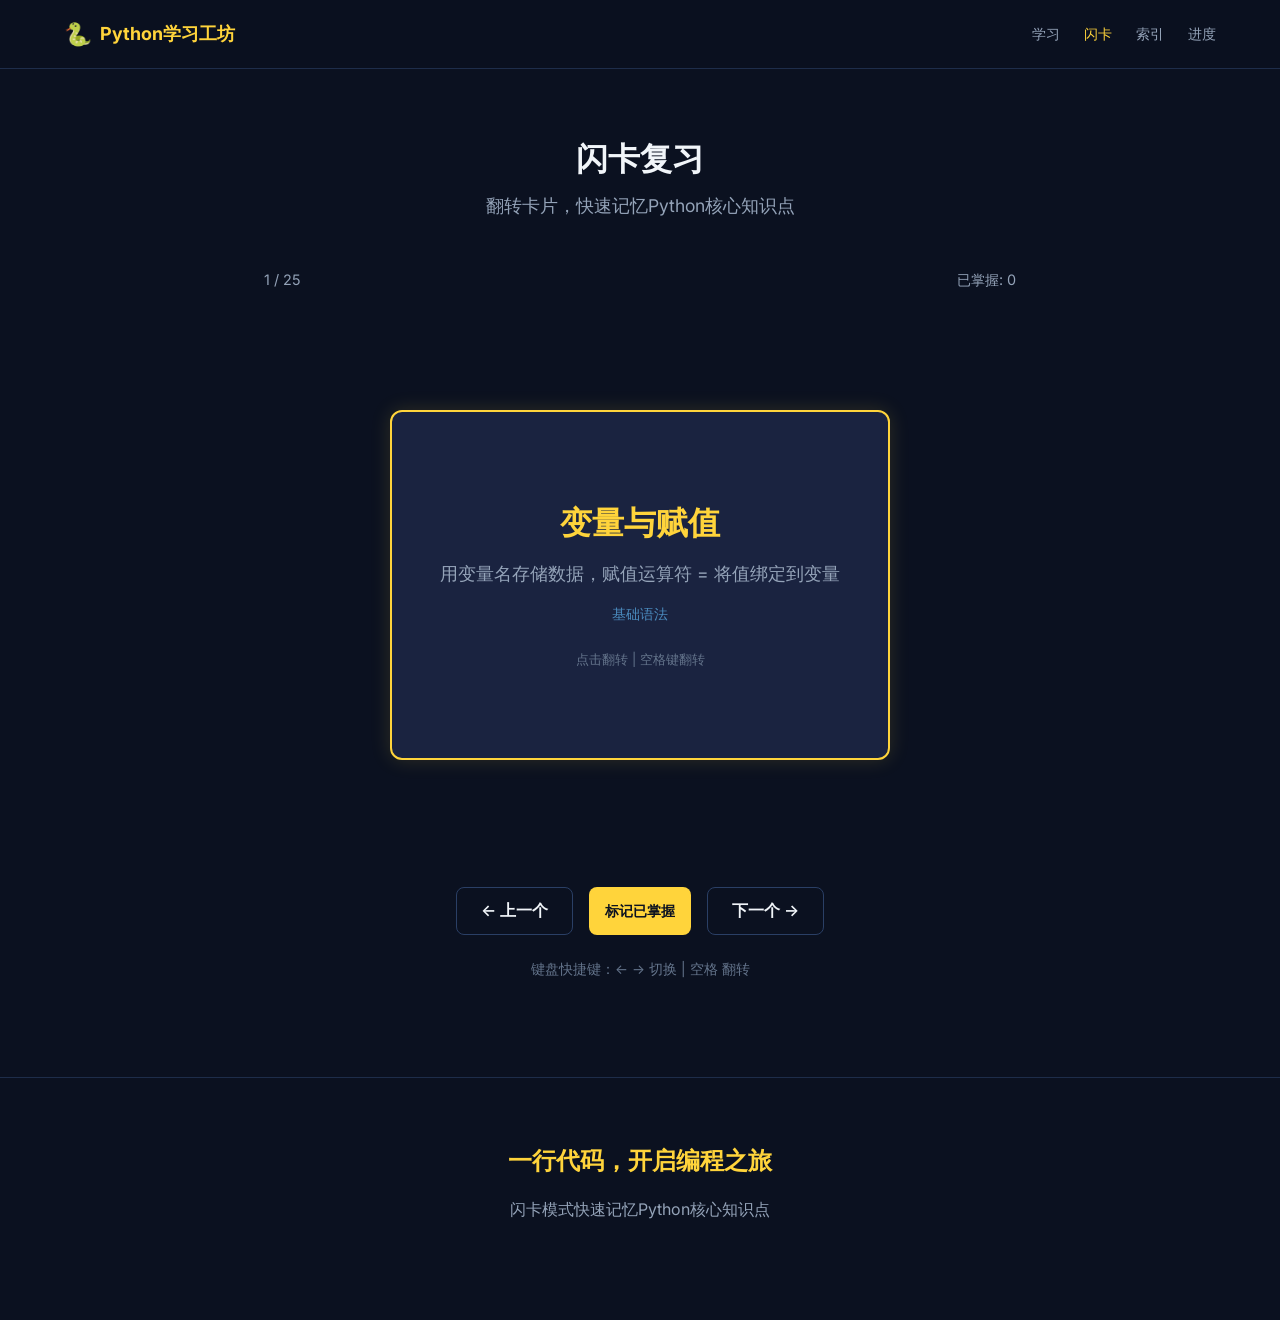
==== flashcard.html @ fc3f4eb8 "Initial commit: Python入门学习工坊" ====
<!DOCTYPE html>
<html lang="zh-CN">
<head>
  <meta charset="UTF-8">
  <meta name="viewport" content="width=device-width, initial-scale=1.0">
  <title>闪卡复习 - Python入门学习工坊</title>
  <meta name="description" content="用闪卡快速记忆Python核心知识点，支持键盘快捷键翻转与切换。">
  <meta name="keywords" content="Python,闪卡,记忆,复习,知识点">
  <meta name="robots" content="index, follow">
  <link rel="icon" href="data:image/svg+xml,<svg xmlns='http://www.w3.org/2000/svg' viewBox='0 0 100 100'><text y='.9em' font-size='90'>🐍</text></svg>">
  <link rel="manifest" href="/manifest.json">
  <meta name="theme-color" content="#0B1120">
  <link rel="preconnect" href="https://fonts.googleapis.com">
  <link rel="preconnect" href="https://fonts.gstatic.com" crossorigin>
  <link href="https://fonts.googleapis.com/css2?family=Inter:wght@300;400;500;600;700&display=swap" rel="stylesheet">
  <link rel="stylesheet" href="css/minimal.css">
</head>
<body>
  <nav class="nav" role="navigation" aria-label="主导航">
    <div class="nav-container">
      <a href="/" class="nav-brand"><span class="brand-icon">🐍</span>Python学习工坊</a>
      <ul class="nav-links">
        <li><a href="/learn.html" class="nav-link">学习</a></li>
        <li><a href="/flashcard.html" class="nav-link active">闪卡</a></li>
        <li><a href="/roots.html" class="nav-link">索引</a></li>
        <li><a href="/progress.html" class="nav-link">进度</a></li>
      </ul>
    </div>
  </nav>

  <main class="container" role="main">
    <div class="page-header">
      <h1 class="page-title">闪卡复习</h1>
      <p class="page-subtitle">翻转卡片，快速记忆Python核心知识点</p>
    </div>

    <div style="display: flex; justify-content: space-between; margin-bottom: var(--space-lg);">
      <span class="learn-progress-text" id="cardProgress">1 / 25</span>
      <span class="learn-progress-text" id="masteredCount">已掌握: 0</span>
    </div>

    <div class="flashcard-container">
      <div class="flashcard" id="flashcard" onclick="flipCard()">
        <div class="flashcard-inner">
          <div class="flashcard-front">
            <div class="flashcard-root" id="frontRoot">-</div>
            <div class="flashcard-meaning" id="frontMeaning">-</div>
            <div class="flashcard-origin" id="frontOrigin">-</div>
            <div class="flashcard-hint">点击翻转 | 空格键翻转</div>
          </div>
          <div class="flashcard-back">
            <div class="flashcard-root" id="backRoot">-</div>
            <div class="flashcard-description" id="backDescription">-</div>
            <div class="flashcard-examples" id="backExamples"></div>
          </div>
        </div>
      </div>
    </div>

    <div class="btn-group" style="margin-top: var(--space-xl);">
      <button class="btn btn-secondary" onclick="prevCard()">← 上一个</button>
      <button class="btn btn-primary btn-sm" id="masterBtn" onclick="toggleMastered()">标记已掌握</button>
      <button class="btn btn-secondary" onclick="nextCard()">下一个 →</button>
    </div>

    <div style="text-align:center; margin-top: var(--space-lg); color: var(--color-text-tertiary); font-size: 0.85rem;">
      键盘快捷键：← → 切换 | 空格 翻转
    </div>
  </main>

  <footer class="footer" role="contentinfo">
    <div class="footer-tagline">一行代码，开启编程之旅</div>
    <p class="footer-description">闪卡模式快速记忆Python核心知识点</p>
  </footer>

  <script src="js/wordData.js"></script>
  <script src="js/storage.js"></script>
  <script>
    (function() {
      let currentIndex = 0;
      let isFlipped = false;

      function normalizeIndex(index, length) {
        return ((index % length) + length) % length;
      }

      function loadCard(index) {
        const safeIndex = normalizeIndex(index, WordRoots.length);
        const root = WordRoots[safeIndex];
        currentIndex = safeIndex;

        // Reset flip
        if (isFlipped) {
          document.getElementById('flashcard').classList.remove('flipped');
          isFlipped = false;
        }

        // Front
        document.getElementById('frontRoot').textContent = root.root;
        document.getElementById('frontMeaning').textContent = root.meaning;
        document.getElementById('frontOrigin').textContent = root.origin;

        // Back
        document.getElementById('backRoot').textContent = root.root;
        document.getElementById('backDescription').textContent = root.description;

        // Back examples
        const exContainer = document.getElementById('backExamples');
        exContainer.innerHTML = '';
        root.examples.forEach(ex => {
          const item = document.createElement('div');
          item.className = 'flashcard-example-item';

          const wordEl = document.createElement('div');
          wordEl.className = 'example-word';
          wordEl.textContent = ex.word;

          const explanationEl = document.createElement('div');
          explanationEl.className = 'example-explanation';
          explanationEl.textContent = ex.explanation;

          item.appendChild(wordEl);
          item.appendChild(explanationEl);
          exContainer.appendChild(item);
        });

        // Progress
        const progress = StorageManager.getProgress();
        const total = WordRoots.length;
        document.getElementById('cardProgress').textContent = `${safeIndex + 1} / ${total}`;
        document.getElementById('masteredCount').textContent = `已掌握: ${progress.masteredRoots.length}`;

        // Mastered state
        const isMastered = progress.masteredRoots.includes(root.id);
        document.getElementById('masterBtn').textContent = isMastered ? '取消掌握' : '标记已掌握';
      }

      window.flipCard = function() {
        const card = document.getElementById('flashcard');
        card.classList.toggle('flipped');
        isFlipped = !isFlipped;
      };

      window.prevCard = function() { loadCard(currentIndex - 1); };
      window.nextCard = function() { loadCard(currentIndex + 1); };

      window.toggleMastered = function() {
        const root = WordRoots[currentIndex];
        const progress = StorageManager.getProgress();
        if (progress.masteredRoots.includes(root.id)) {
          StorageManager.unmarkRootAsMastered(root.id);
        } else {
          StorageManager.markRootAsMastered(root.id);
        }
        loadCard(currentIndex);
      };

      document.addEventListener('keydown', (e) => {
        if (e.key === 'ArrowLeft') prevCard();
        if (e.key === 'ArrowRight') nextCard();
        if (e.key === ' ') { e.preventDefault(); flipCard(); }
      });

      // Init
      const saved = StorageManager.getProgress();
      loadCard(saved.currentRootIndex || 0);
    })();
  </script>

  <script>
    if ('serviceWorker' in navigator) {
      window.addEventListener('load', () => {
        navigator.serviceWorker.register('/sw.js').catch(() => {});
      });
    }
  </script>
</body>
</html>
---- css/minimal.css ----
/* Python入门学习工坊 - 暗色模式设计系统 */

:root {
  /* 主色 - Python蓝 + 金黄双色调 */
  --color-accent: #FFD43B;
  --color-accent-dark: #F0C820;
  --color-accent-blue: #306998;
  --color-accent-blue-light: #4B8BBE;

  /* 状态色 */
  --color-success: #10B981;
  --color-error: #EF4444;
  --color-warning: #F59E0B;

  /* 文字 - 暗色模式 */
  --color-text: #F1F5F9;
  --color-text-secondary: #94A3B8;
  --color-text-tertiary: #64748B;

  /* 背景 - 深色系 */
  --color-bg: #0B1120;
  --color-bg-secondary: #131C31;
  --color-bg-card: #1A2340;
  --color-bg-hover: #243154;

  /* 边框 */
  --color-border: #1E2D4A;
  --color-border-light: #2A3F65;

  /* 字体 */
  --font-family: 'Inter', -apple-system, BlinkMacSystemFont, 'Segoe UI', sans-serif;
  --font-code: 'Courier New', 'Consolas', monospace;

  /* 间距 */
  --space-xs: 4px;
  --space-sm: 8px;
  --space-md: 16px;
  --space-lg: 24px;
  --space-xl: 32px;
  --space-2xl: 48px;
  --space-3xl: 64px;
  --space-4xl: 96px;

  /* 阴影 */
  --shadow-sm: 0 1px 3px 0 rgba(0, 0, 0, 0.3);
  --shadow-md: 0 4px 12px 0 rgba(0, 0, 0, 0.4);
  --shadow-lg: 0 8px 24px 0 rgba(0, 0, 0, 0.5);
  --shadow-glow: 0 0 20px rgba(255, 212, 59, 0.15);

  /* 圆角 */
  --radius: 8px;
  --radius-lg: 12px;

  /* 过渡 */
  --transition: 200ms cubic-bezier(0.4, 0, 0.2, 1);
}

/* ===== Reset ===== */
*, *::before, *::after {
  box-sizing: border-box;
  margin: 0;
  padding: 0;
}

html {
  scroll-behavior: smooth;
  -webkit-font-smoothing: antialiased;
}

body {
  font-family: var(--font-family);
  font-size: 1rem;
  line-height: 1.6;
  color: var(--color-text);
  background-color: var(--color-bg);
  min-height: 100vh;
}

a {
  color: var(--color-accent);
  text-decoration: none;
  transition: color var(--transition);
}

a:hover {
  color: var(--color-accent-dark);
}

img {
  max-width: 100%;
  display: block;
}

/* ===== 容器 ===== */
.container {
  max-width: 800px;
  margin: 0 auto;
  padding: 0 var(--space-lg);
}

.container-wide {
  max-width: 1200px;
  margin: 0 auto;
  padding: 0 var(--space-lg);
}

/* ===== 导航栏 ===== */
.nav {
  border-bottom: 1px solid var(--color-border);
  padding: var(--space-md) 0;
  background: var(--color-bg);
  position: sticky;
  top: 0;
  z-index: 100;
  backdrop-filter: blur(12px);
  background: rgba(11, 17, 32, 0.85);
}

.nav-container {
  display: flex;
  justify-content: space-between;
  align-items: center;
  max-width: 1200px;
  margin: 0 auto;
  padding: 0 var(--space-lg);
}

.nav-brand {
  font-weight: 700;
  color: var(--color-accent);
  font-size: 1.125rem;
  text-decoration: none;
  transition: color var(--transition);
  display: flex;
  align-items: center;
  gap: var(--space-sm);
}

.nav-brand:hover {
  color: var(--color-accent-dark);
}

.nav-brand .brand-icon {
  font-size: 1.4rem;
}

.nav-links {
  display: flex;
  gap: var(--space-lg);
  list-style: none;
}

.nav-link {
  color: var(--color-text-secondary);
  font-weight: 500;
  font-size: 0.9rem;
  transition: color var(--transition);
  text-decoration: none;
}

.nav-link:hover,
.nav-link.active {
  color: var(--color-accent);
}

/* ===== Hero区 ===== */
.hero {
  min-height: 90vh;
  display: flex;
  align-items: center;
  justify-content: center;
  padding: var(--space-4xl) 0;
  text-align: center;
  position: relative;
  overflow: hidden;
}

.hero::before {
  content: '';
  position: absolute;
  top: -50%;
  left: -50%;
  width: 200%;
  height: 200%;
  background: radial-gradient(ellipse at 30% 20%, rgba(48, 105, 152, 0.12) 0%, transparent 50%),
              radial-gradient(ellipse at 70% 80%, rgba(255, 212, 59, 0.08) 0%, transparent 50%);
  pointer-events: none;
}

.hero-title {
  font-size: 4rem;
  font-weight: 700;
  line-height: 1.1;
  letter-spacing: -0.02em;
  margin-bottom: var(--space-lg);
  position: relative;
}

.hero-title .highlight {
  color: var(--color-accent);
}

.hero-subtitle {
  font-size: 1.25rem;
  color: var(--color-text-secondary);
  margin-bottom: var(--space-2xl);
  max-width: 600px;
  margin-left: auto;
  margin-right: auto;
  position: relative;
}

.hero-demo {
  margin: var(--space-2xl) 0;
  padding: var(--space-lg);
  background: var(--color-bg-card);
  border: 1px solid var(--color-border);
  border-radius: var(--radius-lg);
  max-width: 500px;
  margin-left: auto;
  margin-right: auto;
  position: relative;
  min-height: 120px;
  display: flex;
  flex-direction: column;
  justify-content: center;
}

.hero-demo-label {
  font-size: 0.75rem;
  color: var(--color-text-tertiary);
  text-transform: uppercase;
  letter-spacing: 0.1em;
  margin-bottom: var(--space-sm);
}

.hero-demo-word {
  font-size: 1.5rem;
  font-weight: 700;
  color: var(--color-accent);
  font-family: var(--font-code);
  margin-bottom: var(--space-xs);
  transition: opacity 0.3s;
}

.hero-demo-meaning {
  font-size: 1rem;
  color: var(--color-text-secondary);
  transition: opacity 0.3s;
}

.hero-demo-origin {
  font-size: 0.8rem;
  color: var(--color-accent-blue-light);
  margin-top: var(--space-sm);
}

/* ===== 统计卡片 ===== */
.stat-grid {
  display: grid;
  grid-template-columns: repeat(3, 1fr);
  gap: var(--space-xl);
  margin: var(--space-4xl) 0;
  position: relative;
}

.stat-card {
  text-align: center;
  padding: var(--space-2xl);
  background: var(--color-bg-card);
  border: 1px solid var(--color-border);
  border-radius: var(--radius-lg);
  transition: var(--transition);
}

.stat-card:hover {
  border-color: var(--color-accent);
  box-shadow: var(--shadow-glow);
  transform: translateY(-2px);
}

.stat-value {
  font-size: 3rem;
  font-weight: 700;
  color: var(--color-accent);
}

.stat-label {
  font-size: 1rem;
  color: var(--color-text-secondary);
  margin-top: var(--space-sm);
}

/* ===== 按钮 ===== */
.btn {
  padding: 12px 24px;
  border-radius: var(--radius);
  font-weight: 600;
  font-size: 1rem;
  transition: var(--transition);
  cursor: pointer;
  border: none;
  font-family: var(--font-family);
  display: inline-flex;
  align-items: center;
  gap: var(--space-sm);
}

.btn-primary {
  background: var(--color-accent);
  color: #0B1120;
}

.btn-primary:hover {
  transform: translateY(-2px);
  box-shadow: 0 4px 20px rgba(255, 212, 59, 0.4);
  background: var(--color-accent-dark);
}

.btn-secondary {
  background: transparent;
  color: var(--color-text);
  border: 1px solid var(--color-border-light);
}

.btn-secondary:hover {
  border-color: var(--color-accent);
  color: var(--color-accent);
}

.btn-large {
  padding: 16px 32px;
  font-size: 1.125rem;
}

.btn-sm {
  padding: 8px 16px;
  font-size: 0.875rem;
}

.btn-group {
  display: flex;
  gap: var(--space-md);
  justify-content: center;
  flex-wrap: wrap;
}

/* ===== 卡片 ===== */
.card {
  background: var(--color-bg-card);
  border: 1px solid var(--color-border);
  border-radius: var(--radius-lg);
  padding: var(--space-lg);
  transition: var(--transition);
}

.card:hover {
  border-color: var(--color-accent);
  box-shadow: var(--shadow-glow);
}

/* ===== 知识点卡片 ===== */
.root-card {
  background: var(--color-bg-card);
  border: 1px solid var(--color-border);
  border-radius: var(--radius-lg);
  padding: var(--space-lg);
  transition: var(--transition);
  cursor: pointer;
}

.root-card:hover {
  border-color: var(--color-accent);
  box-shadow: var(--shadow-glow);
  transform: translateY(-2px);
}

.root-card.mastered {
  border-color: var(--color-success);
}

.root-name {
  font-size: 1.25rem;
  font-weight: 600;
  color: var(--color-text);
  margin-bottom: var(--space-xs);
}

.root-meaning {
  font-size: 0.9rem;
  color: var(--color-text-secondary);
  margin-bottom: var(--space-sm);
}

.root-origin {
  display: inline-block;
  background: rgba(48, 105, 152, 0.3);
  color: var(--color-accent-blue-light);
  padding: 4px 12px;
  border-radius: 4px;
  font-size: 0.8rem;
  font-weight: 500;
}

.mastered-badge {
  display: inline-block;
  background: var(--color-success);
  color: #FFFFFF;
  padding: 2px 8px;
  border-radius: 4px;
  font-size: 0.75rem;
  margin-left: var(--space-sm);
}

/* ===== 闪卡 ===== */
.flashcard-container {
  display: flex;
  justify-content: center;
  align-items: center;
  min-height: 60vh;
  padding: var(--space-2xl) 0;
}

.flashcard {
  width: 100%;
  max-width: 500px;
  height: 350px;
  perspective: 1000px;
  cursor: pointer;
}

.flashcard-inner {
  position: relative;
  width: 100%;
  height: 100%;
  transition: transform 0.6s cubic-bezier(0.4, 0, 0.2, 1);
  transform-style: preserve-3d;
}

.flashcard.flipped .flashcard-inner {
  transform: rotateY(180deg);
}

.flashcard-front,
.flashcard-back {
  position: absolute;
  width: 100%;
  height: 100%;
  backface-visibility: hidden;
  border-radius: var(--radius-lg);
  display: flex;
  flex-direction: column;
  align-items: center;
  justify-content: center;
  padding: var(--space-2xl);
}

.flashcard-front {
  background: var(--color-bg-card);
  border: 2px solid var(--color-accent);
  box-shadow: var(--shadow-glow);
}

.flashcard-back {
  background: var(--color-bg-card);
  border: 2px solid var(--color-accent-blue);
  transform: rotateY(180deg);
  overflow-y: auto;
}

.flashcard-root {
  font-size: 2rem;
  font-weight: 700;
  color: var(--color-accent);
  margin-bottom: var(--space-sm);
  font-family: var(--font-code);
}

.flashcard-meaning {
  font-size: 1.1rem;
  color: var(--color-text-secondary);
  text-align: center;
}

.flashcard-origin {
  font-size: 0.85rem;
  color: var(--color-accent-blue-light);
  margin-top: var(--space-md);
}

.flashcard-description {
  font-size: 0.95rem;
  color: var(--color-text);
  line-height: 1.7;
  text-align: left;
}

.flashcard-hint {
  font-size: 0.8rem;
  color: var(--color-text-tertiary);
  margin-top: var(--space-lg);
}

.flashcard-examples {
  margin-top: var(--space-md);
  text-align: left;
  width: 100%;
}

.flashcard-example-item {
  padding: var(--space-sm) 0;
  border-bottom: 1px solid var(--color-border);
}

.flashcard-example-item:last-child {
  border-bottom: none;
}

/* ===== 进度条 ===== */
.progress-bar-container {
  width: 100%;
  height: 8px;
  background: var(--color-bg-secondary);
  border-radius: 4px;
  overflow: hidden;
}

.progress-bar {
  height: 100%;
  background: linear-gradient(90deg, var(--color-accent-blue), var(--color-accent));
  border-radius: 4px;
  transition: width 0.5s ease;
}

/* ===== 搜索框 ===== */
.search-container {
  margin-bottom: var(--space-xl);
}

.search-input {
  width: 100%;
  padding: 14px 20px;
  background: var(--color-bg-card);
  border: 1px solid var(--color-border);
  border-radius: var(--radius);
  color: var(--color-text);
  font-size: 1rem;
  font-family: var(--font-family);
  outline: none;
  transition: border-color var(--transition);
}

.search-input::placeholder {
  color: var(--color-text-tertiary);
}

.search-input:focus {
  border-color: var(--color-accent);
  box-shadow: 0 0 0 3px rgba(255, 212, 59, 0.15);
}

/* ===== 筛选器 ===== */
.filter-container {
  display: flex;
  gap: var(--space-sm);
  flex-wrap: wrap;
  margin-bottom: var(--space-xl);
}

.filter-btn {
  padding: 8px 16px;
  background: var(--color-bg-card);
  border: 1px solid var(--color-border);
  border-radius: var(--radius);
  color: var(--color-text-secondary);
  cursor: pointer;
  font-size: 0.875rem;
  font-family: var(--font-family);
  transition: var(--transition);
}

.filter-btn:hover,
.filter-btn.active {
  border-color: var(--color-accent);
  color: var(--color-accent);
  background: rgba(255, 212, 59, 0.1);
}

/* ===== 网格布局 ===== */
.roots-grid {
  display: grid;
  grid-template-columns: repeat(auto-fill, minmax(280px, 1fr));
  gap: var(--space-lg);
}

/* ===== 测试题 ===== */
.quiz-container {
  margin-top: var(--space-xl);
  padding-top: var(--space-xl);
  border-top: 1px solid var(--color-border);
}

.quiz-question {
  font-size: 1.1rem;
  font-weight: 600;
  color: var(--color-text);
  margin-bottom: var(--space-lg);
}

.quiz-options {
  display: flex;
  flex-direction: column;
  gap: var(--space-sm);
}

.quiz-option {
  padding: 14px 20px;
  background: var(--color-bg-card);
  border: 1px solid var(--color-border);
  border-radius: var(--radius);
  color: var(--color-text);
  font-size: 1rem;
  font-family: var(--font-family);
  cursor: pointer;
  text-align: left;
  transition: var(--transition);
}

.quiz-option:hover:not(:disabled) {
  border-color: var(--color-accent);
  background: var(--color-bg-hover);
}

.quiz-option.correct {
  border-color: var(--color-success);
  background: rgba(16, 185, 129, 0.15);
  color: var(--color-success);
}

.quiz-option.wrong {
  border-color: var(--color-error);
  background: rgba(239, 68, 68, 0.15);
  color: var(--color-error);
}

/* ===== 反馈提示 ===== */
.feedback-toast {
  position: fixed;
  bottom: 24px;
  left: 50%;
  transform: translateX(-50%);
  padding: 12px 24px;
  border-radius: var(--radius);
  font-size: 0.9rem;
  font-weight: 500;
  z-index: 9999;
  animation: slideUp 0.3s ease;
  box-shadow: var(--shadow-lg);
}

.feedback-toast.success {
  background: var(--color-success);
  color: #FFFFFF;
}

.feedback-toast.error {
  background: var(--color-error);
  color: #FFFFFF;
}

@keyframes slideUp {
  from { opacity: 0; transform: translateX(-50%) translateY(10px); }
  to { opacity: 1; transform: translateX(-50%) translateY(0); }
}

/* ===== 学习页面导航 ===== */
.learn-nav {
  display: flex;
  justify-content: space-between;
  align-items: center;
  margin-top: var(--space-2xl);
  padding-top: var(--space-xl);
  border-top: 1px solid var(--color-border);
}

.learn-progress-text {
  font-size: 0.9rem;
  color: var(--color-text-secondary);
}

/* ===== 进度页面 ===== */
.progress-stats {
  display: grid;
  grid-template-columns: repeat(3, 1fr);
  gap: var(--space-lg);
  margin: var(--space-2xl) 0;
}

.progress-stat {
  text-align: center;
  padding: var(--space-xl);
  background: var(--color-bg-card);
  border: 1px solid var(--color-border);
  border-radius: var(--radius-lg);
}

.progress-stat-value {
  font-size: 2.5rem;
  font-weight: 700;
  color: var(--color-accent);
}

.progress-stat-label {
  font-size: 0.9rem;
  color: var(--color-text-secondary);
  margin-top: var(--space-xs);
}

.mastered-list {
  margin-top: var(--space-2xl);
}

.mastered-item {
  display: flex;
  justify-content: space-between;
  align-items: center;
  padding: var(--space-md) var(--space-lg);
  background: var(--color-bg-card);
  border: 1px solid var(--color-border);
  border-radius: var(--radius);
  margin-bottom: var(--space-sm);
}

.mastered-item-name {
  font-weight: 500;
  color: var(--color-text);
}

.mastered-item-badge {
  color: var(--color-success);
  font-size: 0.85rem;
}

/* ===== 代码块 ===== */
.code-block {
  background: #0D1117;
  border: 1px solid var(--color-border);
  border-radius: var(--radius);
  padding: var(--space-md);
  font-family: var(--font-code);
  font-size: 0.875rem;
  line-height: 1.6;
  color: #E6EDF3;
  overflow-x: auto;
  margin: var(--space-md) 0;
}

.code-inline {
  background: rgba(255, 212, 59, 0.1);
  color: var(--color-accent);
  padding: 2px 6px;
  border-radius: 4px;
  font-family: var(--font-code);
  font-size: 0.9em;
}

/* ===== 示例卡片 ===== */
.example-card {
  background: var(--color-bg-secondary);
  border: 1px solid var(--color-border);
  border-radius: var(--radius);
  padding: var(--space-md);
  margin-bottom: var(--space-md);
}

.example-word {
  font-weight: 600;
  color: var(--color-accent);
  font-size: 1rem;
  margin-bottom: var(--space-xs);
}

.example-meaning {
  color: var(--color-text-secondary);
  font-size: 0.9rem;
  margin-bottom: var(--space-sm);
}

.example-explanation {
  color: var(--color-text);
  font-size: 0.9rem;
  line-height: 1.6;
}

/* ===== Footer ===== */
.footer {
  text-align: center;
  padding: var(--space-3xl) var(--space-lg);
  border-top: 1px solid var(--color-border);
  margin-top: var(--space-4xl);
}

.footer-tagline {
  font-size: 1.5rem;
  font-weight: 700;
  color: var(--color-accent);
  margin-bottom: var(--space-md);
}

.footer-description {
  font-size: 1rem;
  color: var(--color-text-secondary);
  max-width: 600px;
  margin: 0 auto var(--space-xl);
  line-height: 1.7;
}

.footer-links {
  display: flex;
  justify-content: center;
  gap: var(--space-lg);
  flex-wrap: wrap;
}

.footer-link {
  color: var(--color-text-tertiary);
  font-size: 0.875rem;
  transition: color var(--transition);
}

.footer-link:hover {
  color: var(--color-accent);
}

/* ===== 页面标题 ===== */
.page-header {
  text-align: center;
  padding: var(--space-3xl) 0 var(--space-2xl);
}

.page-title {
  font-size: 2rem;
  font-weight: 700;
  color: var(--color-text);
  margin-bottom: var(--space-sm);
}

.page-subtitle {
  font-size: 1.1rem;
  color: var(--color-text-secondary);
}

/* ===== 详情页 ===== */
.detail-section {
  margin-bottom: var(--space-2xl);
}

.detail-section-title {
  font-size: 1.25rem;
  font-weight: 600;
  color: var(--color-text);
  margin-bottom: var(--space-lg);
  padding-bottom: var(--space-sm);
  border-bottom: 2px solid var(--color-accent);
  display: inline-block;
}

.detail-description {
  font-size: 1.05rem;
  line-height: 1.8;
  color: var(--color-text-secondary);
}

/* ===== 面包屑 ===== */
.breadcrumb {
  display: flex;
  align-items: center;
  gap: var(--space-sm);
  margin-bottom: var(--space-2xl);
  font-size: 0.9rem;
  color: var(--color-text-tertiary);
}

.breadcrumb a {
  color: var(--color-text-secondary);
}

.breadcrumb a:hover {
  color: var(--color-accent);
}

.breadcrumb-separator {
  color: var(--color-text-tertiary);
}

/* ===== 空状态 ===== */
.empty-state {
  text-align: center;
  padding: var(--space-4xl) 0;
  color: var(--color-text-tertiary);
}

.empty-state-icon {
  font-size: 3rem;
  margin-bottom: var(--space-md);
}

.empty-state-text {
  font-size: 1.1rem;
}

/* ===== 响应式 ===== */
@media (max-width: 768px) {
  .hero-title {
    font-size: 2.5rem;
  }

  .hero-subtitle {
    font-size: 1.1rem;
  }

  .stat-grid {
    grid-template-columns: 1fr;
    gap: var(--space-lg);
  }

  .progress-stats {
    grid-template-columns: 1fr;
  }

  .roots-grid {
    grid-template-columns: 1fr;
  }

  .nav-links {
    gap: var(--space-md);
  }

  .nav-link {
    font-size: 0.8rem;
  }

  .flashcard {
    height: 300px;
  }

  .btn-group {
    flex-direction: column;
    align-items: center;
  }

  .learn-nav {
    flex-direction: column;
    gap: var(--space-md);
  }
}

@media (max-width: 480px) {
  .hero-title {
    font-size: 2rem;
  }

  .nav-container {
    flex-direction: column;
    gap: var(--space-sm);
  }

  .container {
    padding: 0 var(--space-md);
  }
}

/* ===== 动画 ===== */
@keyframes fadeIn {
  from { opacity: 0; transform: translateY(10px); }
  to { opacity: 1; transform: translateY(0); }
}

.fade-in {
  animation: fadeIn 0.5s ease;
}

/* ===== 滚动条 ===== */
::-webkit-scrollbar {
  width: 8px;
}

::-webkit-scrollbar-track {
  background: var(--color-bg);
}

::-webkit-scrollbar-thumb {
  background: var(--color-border-light);
  border-radius: 4px;
}

::-webkit-scrollbar-thumb:hover {
  background: var(--color-text-tertiary);
}

/* ===== 选中文字 ===== */
::selection {
  background: rgba(255, 212, 59, 0.3);
  color: var(--color-text);
}
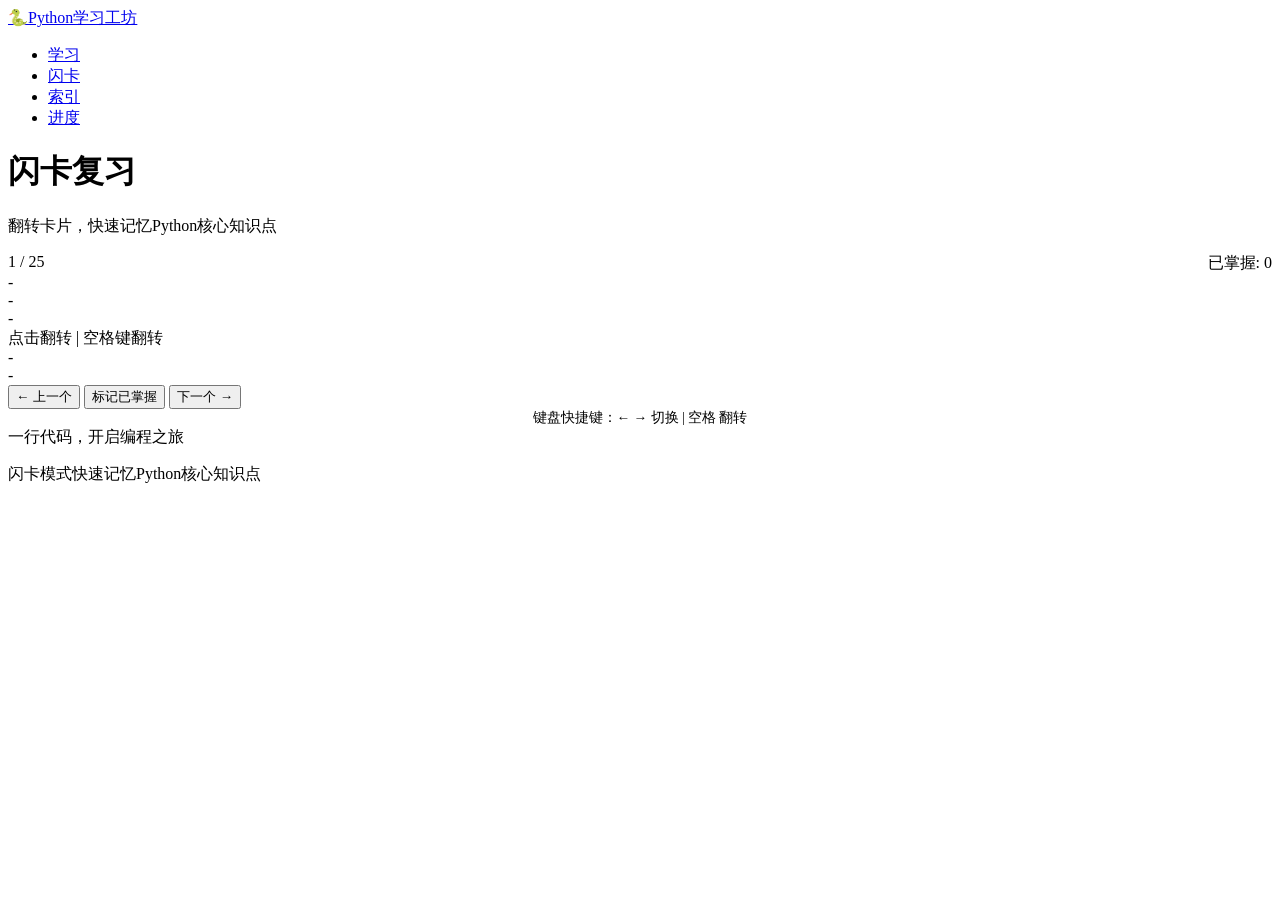
==== commit 11393ca9: "Fix GitHub Pages base path for project site" ====
--- a/flashcard.html
+++ b/flashcard.html
@@ -1,6 +1,7 @@
 <!DOCTYPE html>
 <html lang="zh-CN">
 <head>
+  <base href="/python-workshop/">
   <meta charset="UTF-8">
   <meta name="viewport" content="width=device-width, initial-scale=1.0">
   <title>闪卡复习 - Python入门学习工坊</title>
